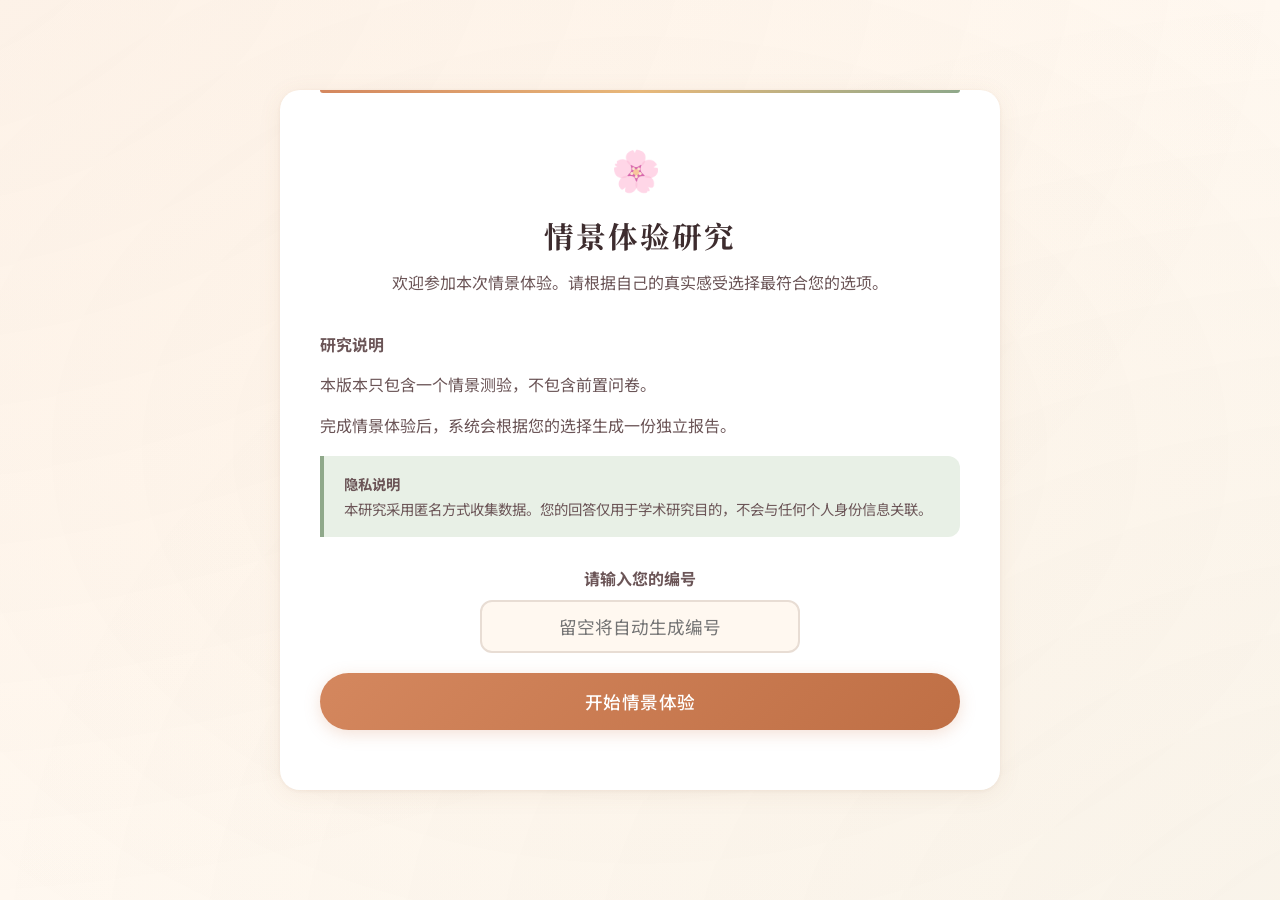
==== scenario_only/index.html @ c58dc51b "Add files via upload" ====
<!DOCTYPE html>
<html lang="zh-CN">
<head>
  <meta charset="UTF-8">
  <meta name="viewport" content="width=device-width, initial-scale=1.0">
  <title>情景体验研究</title>
  <link rel="stylesheet" href="css/style.css">
</head>
<body>
  <div class="container">
    <div class="card">
      <div class="welcome-ornament">🌸</div>
      <h1 class="study-title">情景体验研究</h1>
      <p class="study-subtitle">
        欢迎参加本次情景体验。请根据自己的真实感受选择最符合您的选项。
      </p>

      <div class="research-info">
        <p><strong>研究说明</strong></p>
        <p>本版本只包含一个情景测验，不包含前置问卷。</p>
        <p>完成情景体验后，系统会根据您的选择生成一份独立报告。</p>
      </div>

      <div class="privacy-note">
        <strong>隐私说明</strong><br>
        本研究采用匿名方式收集数据。您的回答仅用于学术研究目的，不会与任何个人身份信息关联。
      </div>

      <div class="participant-id-section">
        <label for="participantIdInput"><strong>请输入您的编号</strong></label>
        <input id="participantIdInput" class="form-input participant-id-input" type="text" placeholder="留空将自动生成编号" autocomplete="off">
      </div>

      <button class="btn btn-primary btn-block btn-lg" onclick="startScenarioOnly()">
        开始情景体验
      </button>

      <div id="participantIdDisplay" class="participant-id-display"></div>
    </div>
  </div>

  <script src="js/config.js"></script>
  <script src="js/apiClient.js"></script>
  <script src="js/mockData.js"></script>
  <script src="js/storage.js"></script>
  <script src="js/scoring.js"></script>
  <script src="js/app.js"></script>
  <script>
    const SCENARIO_ONLY_GAME_KEY = 'game_a';

    function getScenarioOnlyGameKey() {
      return normalizeGameKey(getQueryParam('game') || SCENARIO_ONLY_GAME_KEY);
    }

    async function startScenarioOnly() {
      var customId = document.getElementById('participantIdInput') ? document.getElementById('participantIdInput').value.trim() : '';
      await startParticipantSession(customId || undefined, { forceNew: true });
      if (!hasBackendSession()) {
        alert('后端连接失败，当前作答不会进入阿里云后台。请稍后重试，或先检查后端 API 是否可用。');
        return;
      }
      localStorage.setItem('scenario_only_game_key', JSON.stringify(getScenarioOnlyGameKey()));
      navigateTo('game.html?game=' + encodeURIComponent(getScenarioOnlyGameKey()));
    }

    document.addEventListener('DOMContentLoaded', function () {
      var pid = localStorage.getItem('participant_id');
      if (pid) {
        var display = document.getElementById('participantIdDisplay');
        if (display) {
          display.textContent = '参与者编号：' + (getParticipantLabel() || JSON.parse(pid));
        }
      }
    });
  </script>
</body>
</html>
---- scenario_only/css/style.css ----
/* ============================================================
   style.css — 温暖主题全局样式
   设计方向: Warm Scholarly Sanctuary（暖色书斋）
   ============================================================ */

/* ---- Font Import ---- */
@import url('https://fonts.googleapis.com/css2?family=Noto+Sans+SC:wght@300;400;500;600;700&family=Noto+Serif+SC:wght@600;700&display=swap');

:root {
  /* Warm Color Palette */
  --bg: #FFF8F0;
  --bg-alt: #F5EDE3;
  --card: #FFFFFF;
  --primary: #D4875E;
  --primary-hover: #BF6F45;
  --primary-light: #F5E0D4;
  --primary-glow: rgba(212, 135, 94, 0.25);
  --accent: #8FA88A;
  --accent-light: #E8F0E6;
  --highlight: #E8B87A;
  --highlight-light: #F5E8D0;

  --text: #3D2C2E;
  --text-secondary: #6B5557;
  --text-muted: #9A8082;

  --border: #E8DDD4;
  --border-light: #F0E8E0;
  --shadow: rgba(150, 100, 70, 0.08);
  --shadow-lg: rgba(150, 100, 70, 0.16);
  --shadow-button: rgba(212, 135, 94, 0.25);

  --radius: 20px;
  --radius-sm: 12px;
  --radius-xs: 8px;

  --font-body: 'Noto Sans SC', 'PingFang SC', 'Microsoft YaHei', sans-serif;
  --font-heading: 'Noto Serif SC', 'Noto Sans SC', serif;

  --transition: 0.3s cubic-bezier(0.34, 1.56, 0.64, 1);
  --transition-smooth: 0.4s cubic-bezier(0.4, 0, 0.2, 1);
}

* { margin: 0; padding: 0; box-sizing: border-box; }

html, body {
  height: 100%;
  font-family: var(--font-body);
  color: var(--text);
  background: var(--bg);
  line-height: 1.7;
  -webkit-font-smoothing: antialiased;
}

/* ---- Container ---- */
.container {
  max-width: 760px;
  margin: 0 auto;
  padding: 40px 20px;
  min-height: 100vh;
  display: flex;
  flex-direction: column;
  justify-content: center;
}

/* ---- Warm Background Pattern ---- */
body::before {
  content: '';
  position: fixed;
  top: -50%;
  left: -50%;
  width: 200%;
  height: 200%;
  background:
    radial-gradient(ellipse at 20% 20%, rgba(212, 135, 94, 0.06) 0%, transparent 50%),
    radial-gradient(ellipse at 80% 80%, rgba(143, 168, 138, 0.06) 0%, transparent 50%),
    radial-gradient(ellipse at 50% 50%, rgba(232, 184, 122, 0.04) 0%, transparent 50%);
  pointer-events: none;
  z-index: 0;
}

/* ---- Cards ---- */
.card {
  background: var(--card);
  border-radius: var(--radius);
  box-shadow: 0 4px 24px var(--shadow), 0 1px 4px var(--shadow);
  padding: 44px 40px;
  margin-bottom: 20px;
  position: relative;
  z-index: 1;
  backdrop-filter: blur(2px);
  animation: cardEntrance 0.6s ease-out;
}

@keyframes cardEntrance {
  from { opacity: 0; transform: translateY(20px); }
  to { opacity: 1; transform: translateY(0); }
}

/* ---- Decorative Top Bar ---- */
.card::before {
  content: '';
  position: absolute;
  top: 0;
  left: 40px;
  right: 40px;
  height: 3px;
  background: linear-gradient(90deg, var(--primary), var(--highlight), var(--accent));
  border-radius: 0 0 3px 3px;
}

/* ---- Typography ---- */
.study-title {
  font-family: var(--font-heading);
  font-size: 1.85rem;
  font-weight: 700;
  text-align: center;
  margin-bottom: 8px;
  color: var(--text);
  letter-spacing: 2px;
}

.study-subtitle {
  font-size: 1rem;
  text-align: center;
  color: var(--text-secondary);
  margin-bottom: 32px;
  line-height: 1.8;
}

.section-title {
  font-size: 1.2rem;
  font-weight: 600;
  margin-bottom: 16px;
  padding-bottom: 10px;
  border-bottom: 2px solid var(--primary-light);
  color: var(--primary-hover);
}

/* ---- Welcome Embellishment ---- */
.welcome-ornament {
  text-align: center;
  margin-bottom: 8px;
  font-size: 2.5rem;
  opacity: 0.6;
  letter-spacing: 8px;
}

/* ---- Buttons ---- */
.btn {
  display: inline-block;
  padding: 14px 32px;
  font-size: 1rem;
  font-weight: 500;
  font-family: var(--font-body);
  border: none;
  border-radius: 50px;
  cursor: pointer;
  transition: all var(--transition);
  text-decoration: none;
  text-align: center;
  letter-spacing: 0.5px;
}

.btn:hover {
  transform: translateY(-2px);
}

.btn:active {
  transform: translateY(0);
}

.btn-primary {
  background: linear-gradient(135deg, var(--primary), var(--primary-hover));
  color: #fff;
  box-shadow: 0 4px 16px var(--shadow-button);
}

.btn-primary:hover {
  box-shadow: 0 6px 24px var(--shadow-button);
}

.btn-secondary {
  background: var(--bg-alt);
  color: var(--text-secondary);
}

.btn-secondary:hover {
  background: var(--border);
}

.btn-success {
  background: linear-gradient(135deg, var(--accent), #7A9A75);
  color: #fff;
  box-shadow: 0 4px 16px rgba(143, 168, 138, 0.3);
}

.btn-block { display: block; width: 100%; }
.btn-lg { padding: 16px 40px; font-size: 1.1rem; }

.btn:disabled {
  opacity: 0.5;
  cursor: not-allowed;
  transform: none !important;
  box-shadow: none !important;
}

/* ---- Progress Bar ---- */
.progress-container { margin-bottom: 28px; }

.progress-bar-bg {
  width: 100%;
  height: 6px;
  background: var(--border-light);
  border-radius: 3px;
  overflow: hidden;
}

.progress-bar-fill {
  height: 100%;
  background: linear-gradient(90deg, var(--primary), var(--highlight));
  border-radius: 3px;
  transition: width var(--transition-smooth);
}

.progress-text {
  text-align: center;
  color: var(--text-muted);
  font-size: 0.85rem;
  margin-top: 6px;
  font-weight: 500;
}

/* ============================================================
   Likert Scale — 水平视觉量表
   ============================================================ */
.likert-section {
  margin: 24px 0 20px;
}

.likert-scale {
  position: relative;
  padding: 16px 4px 0;
}

/* The connecting line */
.likert-track {
  position: absolute;
  top: 32px;
  left: 6%;
  right: 6%;
  height: 3px;
  background: var(--border);
  border-radius: 2px;
  z-index: 0;
  overflow: hidden;
}

.likert-track-fill {
  height: 100%;
  background: linear-gradient(90deg, var(--primary), var(--highlight));
  border-radius: 2px;
  transition: width var(--transition-smooth);
  width: 0%;
}

/* Options row */
.likert-options {
  display: flex;
  justify-content: space-between;
  position: relative;
  z-index: 1;
}

.likert-option {
  display: flex;
  flex-direction: column;
  align-items: center;
  gap: 10px;
  cursor: pointer;
  flex: 1;
  max-width: 20%;
  -webkit-tap-highlight-color: transparent;
}

/* The dot */
.likert-dot {
  width: 36px;
  height: 36px;
  border-radius: 50%;
  border: 3px solid var(--border);
  background: var(--card);
  cursor: pointer;
  transition: all var(--transition);
  position: relative;
  flex-shrink: 0;
}

.likert-dot::after {
  content: '';
  position: absolute;
  top: -6px;
  left: -6px;
  right: -6px;
  bottom: -6px;
  border-radius: 50%;
  background: var(--primary-glow);
  opacity: 0;
  transform: scale(0.5);
  transition: all var(--transition);
}

.likert-dot:hover {
  border-color: var(--primary-light);
  transform: scale(1.1);
}

.likert-dot.filled {
  border-color: var(--primary);
  background: var(--primary);
  transform: scale(1.15);
  box-shadow: 0 4px 16px var(--primary-glow);
}

.likert-dot.filled::after {
  opacity: 1;
  transform: scale(1);
}

.likert-dot.filled ~ .likert-label {
  color: var(--primary-hover);
  font-weight: 500;
}

/* Labels */
.likert-label {
  font-size: 0.8rem;
  color: var(--text-muted);
  text-align: center;
  line-height: 1.3;
  transition: color var(--transition-smooth);
  max-width: 100%;
  word-break: keep-all;
}

.likert-label.active {
  color: var(--primary-hover);
  font-weight: 500;
}

/* ---- Question Text ---- */
.question-number {
  font-size: 0.85rem;
  color: var(--text-muted);
  margin-bottom: 6px;
  font-weight: 500;
}

.question-text {
  font-size: 1.15rem;
  font-weight: 500;
  margin-bottom: 12px;
  line-height: 1.7;
  color: var(--text);
}

/* ---- Navigation ---- */
.nav-buttons {
  display: flex;
  justify-content: space-between;
  gap: 12px;
  margin-top: 24px;
}

.nav-buttons .btn { min-width: 130px; }

/* ---- Error Message ---- */
.error-message {
  color: #C0392B;
  font-size: 0.9rem;
  text-align: center;
  margin-top: 12px;
  padding: 8px 16px;
  background: rgba(192, 57, 43, 0.06);
  border-radius: var(--radius-xs);
  display: none;
}

/* ---- Complete Area ---- */
.complete-area {
  display: none;
  text-align: center;
  margin-top: 24px;
  animation: cardEntrance 0.5s ease-out;
}

.complete-area p {
  color: var(--accent);
  font-size: 1.1rem;
  margin-bottom: 16px;
  font-weight: 500;
}

/* ---- Research Info (Index) ---- */
.research-info {
  color: var(--text-secondary);
  line-height: 1.9;
  margin-bottom: 16px;
}

.research-info p { margin-bottom: 10px; }

.privacy-note {
  background: var(--accent-light);
  border-left: 4px solid var(--accent);
  padding: 16px 20px;
  border-radius: 0 var(--radius-sm) var(--radius-sm) 0;
  font-size: 0.9rem;
  color: var(--text-secondary);
  margin-bottom: 28px;
}

.participant-id-display {
  text-align: center;
  color: var(--text-muted);
  font-size: 0.75rem;
  margin-top: 16px;
}

/* ---- Game Page ---- */
.game-container {
  position: relative;
  min-height: 100vh;
  display: flex;
  align-items: center;
  justify-content: center;
  background: linear-gradient(145deg, #F5EDE3 0%, #EDE0D0 50%, #E8D5C0 100%);
  background-size: cover;
  background-position: center;
  background-attachment: fixed;
  padding: 20px;
}

.game-container.has-bg {
  background-size: cover;
  background-position: center;
  background-attachment: fixed;
}

.game-card {
  max-width: 680px;
  width: 100%;
  background: rgba(255, 248, 240, 0.92);
  backdrop-filter: blur(16px);
  -webkit-backdrop-filter: blur(16px);
  border-radius: var(--radius);
  box-shadow: 0 8px 32px rgba(150, 100, 70, 0.15);
  padding: 36px 32px;
  position: relative;
  animation: cardEntrance 0.6s ease-out;
}

.game-card::before {
  content: '';
  position: absolute;
  top: 0;
  left: 32px;
  right: 32px;
  height: 3px;
  background: linear-gradient(90deg, var(--primary), var(--highlight), var(--accent));
  border-radius: 0 0 3px 3px;
}

.game-scene-title {
  font-size: 0.8rem;
  color: var(--text-muted);
  text-transform: uppercase;
  letter-spacing: 3px;
  margin-bottom: 6px;
  font-weight: 500;
}

.game-scene-text {
  font-size: 1rem;
  line-height: 1.9;
  color: var(--text);
  margin-bottom: 14px;
}

.game-question-text {
  font-size: 1.1rem;
  font-weight: 600;
  color: var(--primary-hover);
  margin-bottom: 20px;
  line-height: 1.5;
}

.game-options {
  display: flex;
  flex-direction: column;
  gap: 10px;
}

.game-option-btn {
  display: flex;
  align-items: center;
  gap: 14px;
  width: 100%;
  padding: 14px 20px;
  background: rgba(212, 135, 94, 0.04);
  border: 2px solid var(--border);
  border-radius: var(--radius-sm);
  cursor: pointer;
  font-size: 0.95rem;
  font-family: var(--font-body);
  text-align: left;
  color: var(--text);
  transition: all var(--transition);
  line-height: 1.5;
}

.game-option-btn:hover {
  background: rgba(212, 135, 94, 0.08);
  border-color: var(--primary-light);
  transform: translateX(4px);
}

.game-option-btn .option-label {
  display: flex;
  align-items: center;
  justify-content: center;
  width: 30px;
  height: 30px;
  background: var(--primary);
  color: #fff;
  border-radius: 50%;
  font-size: 0.85rem;
  font-weight: 600;
  flex-shrink: 0;
  transition: all var(--transition);
}

.game-option-btn:hover .option-label {
  background: var(--primary-hover);
  transform: scale(1.05);
}

/* ---- Result Page ---- */
.result-container {
  max-width: 800px;
  margin: 0 auto;
  padding: 40px 20px;
}

.completion-header {
  text-align: center;
  margin-bottom: 36px;
  animation: cardEntrance 0.6s ease-out;
}

.completion-header h1 {
  font-size: 1.75rem;
  color: var(--accent);
  margin-bottom: 6px;
  font-family: var(--font-heading);
}

.completion-header p {
  color: var(--text-secondary);
}

.result-section {
  background: var(--card);
  border-radius: var(--radius);
  box-shadow: 0 4px 24px var(--shadow);
  padding: 32px 28px;
  margin-bottom: 20px;
  position: relative;
  animation: cardEntrance 0.6s ease-out;
}

.result-section:nth-child(2) { animation-delay: 0.1s; }
.result-section:nth-child(3) { animation-delay: 0.2s; }

.result-section h2 {
  font-size: 1.15rem;
  font-weight: 600;
  margin-bottom: 16px;
  color: var(--primary-hover);
  padding-bottom: 8px;
  border-bottom: 2px solid var(--primary-light);
}

.dimension-table {
  width: 100%;
  border-collapse: collapse;
}

.dimension-row {
  border-bottom: 1px solid var(--border-light);
  transition: background var(--transition-smooth);
}

.dimension-row:hover {
  background: rgba(212, 135, 94, 0.03);
}

.dimension-row:last-child { border-bottom: none; }

.dim-label {
  padding: 12px 8px 12px 0;
  font-weight: 500;
  width: 32%;
  color: var(--text);
}

.dim-data {
  padding: 12px 8px;
  text-align: center;
  color: var(--text-secondary);
  font-size: 0.95rem;
}

.dim-data:last-child { text-align: right; }

.dim-header {
  padding: 10px 8px;
  font-size: 0.8rem;
  color: var(--text-muted);
  text-align: center;
  border-bottom: 2px solid var(--border);
  font-weight: 600;
  text-transform: uppercase;
  letter-spacing: 1px;
}

.dim-header:first-child { text-align: left; }
.dim-header:last-child { text-align: right; }

.overall-row {
  background: var(--primary-light) !important;
  font-weight: 600;
}

.overall-row .dim-label {
  color: var(--primary-hover);
}

.dim-desc {
  font-size: 0.8rem;
  color: var(--text-muted);
  margin-top: 3px;
  line-height: 1.4;
  display: block;
  font-weight: 400;
}

/* ---- Warning ---- */
.warning-message {
  text-align: center;
  padding: 60px 20px;
  animation: cardEntrance 0.5s ease-out;
}

.warning-message h2 {
  color: #C0392B;
  margin-bottom: 12px;
}

.warning-message p {
  color: var(--text-secondary);
  margin-bottom: 20px;
}

/* ---- Responsive ---- */
@media (max-width: 600px) {
  .container { padding: 20px 12px; }

  .card {
    padding: 32px 20px;
    border-radius: var(--radius-sm);
  }

  .card::before { left: 20px; right: 20px; }

  .study-title {
    font-size: 1.4rem;
    letter-spacing: 1px;
  }

  .game-card { padding: 28px 20px; }
  .game-card::before { left: 20px; right: 20px; }

  .game-container { padding: 12px; align-items: flex-start; padding-top: 32px; }

  .game-scene-text { font-size: 0.9rem; }
  .game-question-text { font-size: 1rem; }
  .game-option-btn { padding: 12px 16px; font-size: 0.9rem; }

  .result-section { padding: 24px 18px; }

  .nav-buttons { flex-direction: column; }
  .nav-buttons .btn { width: 100%; }

  /* Likert mobile */
  .likert-dot {
    width: 28px;
    height: 28px;
    border-width: 2px;
  }

  .likert-label {
    font-size: 0.65rem;
  }

  .likert-track { top: 28px; }

  .dim-label { font-size: 0.85rem; }
  .dim-data { font-size: 0.8rem; }
}

/* ============================================================
   Editor Styles — Scholar's Workbench
   ============================================================ */

.editor-body {
  height: 100vh;
  display: flex;
  flex-direction: column;
  background: var(--bg-alt);
  overflow: hidden;
}

.editor-header {
  background: var(--card);
  border-bottom: 1px solid var(--border);
  padding: 12px 24px;
  flex-shrink: 0;
  z-index: 10;
  box-shadow: 0 2px 8px var(--shadow);
}

.editor-header-inner {
  max-width: 1400px;
  margin: 0 auto;
  display: flex;
  align-items: center;
  gap: 16px;
}

.editor-logo {
  font-family: var(--font-heading);
  font-size: 1.2rem;
  color: var(--text);
  flex-shrink: 0;
}

.editor-badge {
  font-size: 0.7rem;
  background: var(--highlight-light);
  color: var(--text-secondary);
  padding: 2px 10px;
  border-radius: 20px;
  font-weight: 500;
  flex-shrink: 0;
}

.editor-actions {
  margin-left: auto;
  display: flex;
  gap: 8px;
}

.btn-sm {
  padding: 8px 16px;
  font-size: 0.85rem;
}

.btn-danger-outline {
  background: transparent;
  color: #C0392B;
  border: 1px solid rgba(192, 57, 43, 0.3);
}

.btn-danger-outline:hover {
  background: rgba(192, 57, 43, 0.06);
  border-color: #C0392B;
}

/* Tabs */
.editor-tabs {
  display: flex;
  gap: 4px;
  padding: 12px 24px 0;
  background: var(--bg-alt);
  flex-shrink: 0;
}

.editor-tab {
  padding: 10px 20px;
  font-size: 0.9rem;
  font-family: var(--font-body);
  font-weight: 500;
  background: transparent;
  border: none;
  border-radius: var(--radius-sm) var(--radius-sm) 0 0;
  cursor: pointer;
  color: var(--text-secondary);
  transition: all var(--transition-smooth);
  position: relative;
}

.editor-tab:hover {
  background: rgba(212, 135, 94, 0.06);
  color: var(--text);
}

.editor-tab.active {
  background: var(--card);
  color: var(--primary-hover);
  box-shadow: 0 -2px 8px var(--shadow);
}

.editor-tab.active::after {
  content: '';
  position: absolute;
  bottom: 0;
  left: 20%;
  right: 20%;
  height: 2px;
  background: var(--primary);
  border-radius: 2px 2px 0 0;
}

.tab-count {
  display: inline-block;
  background: var(--border-light);
  padding: 0 8px;
  border-radius: 10px;
  font-size: 0.75rem;
  margin-left: 6px;
  color: var(--text-muted);
}

.editor-tab.active .tab-count {
  background: var(--primary-light);
  color: var(--primary-hover);
}

/* Main split panel */
.editor-main {
  display: flex;
  flex: 1;
  overflow: hidden;
}

/* Left list panel */
.editor-list-panel {
  width: 300px;
  min-width: 260px;
  background: var(--card);
  border-right: 1px solid var(--border);
  display: flex;
  flex-direction: column;
  overflow: hidden;
}

.list-header {
  padding: 16px;
  display: flex;
  justify-content: space-between;
  align-items: center;
  border-bottom: 1px solid var(--border-light);
  flex-shrink: 0;
}

.list-count {
  font-size: 0.85rem;
  color: var(--text-muted);
  font-weight: 500;
}

.list-items {
  flex: 1;
  overflow-y: auto;
  padding: 8px;
}

.list-item {
  padding: 12px;
  border-radius: var(--radius-xs);
  cursor: pointer;
  transition: all 0.2s ease;
  margin-bottom: 2px;
  border-left: 3px solid transparent;
}

.list-item:hover {
  background: rgba(212, 135, 94, 0.04);
}

.list-item-active {
  background: var(--primary-light) !important;
  border-left-color: var(--primary);
}

.list-item-id {
  font-size: 0.75rem;
  color: var(--text-muted);
  font-family: monospace;
  margin-bottom: 2px;
}

.list-item-label {
  font-size: 0.9rem;
  color: var(--text);
  line-height: 1.4;
}

.list-empty {
  text-align: center;
  color: var(--text-muted);
  font-size: 0.9rem;
  padding: 40px 20px;
}

/* Right form panel */
.editor-form-panel {
  flex: 1;
  overflow-y: auto;
  padding: 24px;
  background: var(--card);
}

.editor-form {
  max-width: 680px;
  animation: cardEntrance 0.3s ease-out;
}

.form-section-title {
  font-size: 0.85rem;
  font-weight: 600;
  color: var(--primary-hover);
  text-transform: uppercase;
  letter-spacing: 1px;
  padding-bottom: 6px;
  margin: 24px 0 16px;
  border-bottom: 2px solid var(--primary-light);
}

.form-section-title:first-child {
  margin-top: 0;
}

.form-row {
  display: flex;
  gap: 16px;
  margin-bottom: 0;
}

.form-row-2col > .form-group {
  flex: 1;
}

.form-row-3col > .form-group {
  flex: 1;
}

.form-group {
  margin-bottom: 16px;
}

.form-group label {
  display: block;
  font-size: 0.8rem;
  font-weight: 500;
  color: var(--text-secondary);
  margin-bottom: 4px;
}

.form-group-id {
  flex: 0 0 160px;
}

.form-group-type {
  flex: 1;
}

.form-group-check {
  flex: 1;
}

.form-group-order {
  flex: 0 0 100px;
}

.form-group-url {
  flex: 2;
}

.form-group-check label {
  display: flex;
  align-items: center;
  gap: 8px;
  cursor: pointer;
  padding: 8px 0;
  font-size: 0.85rem;
  color: var(--text);
}

.form-group-check input[type="checkbox"] {
  width: 18px;
  height: 18px;
  accent-color: var(--primary);
  cursor: pointer;
}

.form-input {
  width: 100%;
  padding: 10px 14px;
  font-size: 0.9rem;
  font-family: var(--font-body);
  border: 1.5px solid var(--border);
  border-radius: var(--radius-xs);
  background: var(--bg);
  color: var(--text);
  transition: border-color var(--transition-smooth), box-shadow var(--transition-smooth);
  outline: none;
}

.form-input:focus {
  border-color: var(--primary);
  box-shadow: 0 0 0 3px var(--primary-glow);
  background: var(--card);
}

.form-input[readonly] {
  background: var(--border-light);
  color: var(--text-muted);
  cursor: default;
}

.form-textarea {
  width: 100%;
  padding: 10px 14px;
  font-size: 0.9rem;
  font-family: var(--font-body);
  border: 1.5px solid var(--border);
  border-radius: var(--radius-xs);
  background: var(--bg);
  color: var(--text);
  transition: border-color var(--transition-smooth), box-shadow var(--transition-smooth);
  outline: none;
  resize: vertical;
  line-height: 1.6;
}

.form-textarea:focus {
  border-color: var(--primary);
  box-shadow: 0 0 0 3px var(--primary-glow);
  background: var(--card);
}

/* Options sub-form */
.options-header {
  display: flex;
  justify-content: space-between;
  align-items: center;
  margin-bottom: 12px;
}

.options-title {
  font-size: 0.9rem;
  font-weight: 500;
  color: var(--text);
}

.options-list {
  display: flex;
  flex-direction: column;
  gap: 4px;
  margin-bottom: 12px;
}

.option-item {
  display: flex;
  justify-content: space-between;
  align-items: center;
  padding: 8px 12px;
  background: var(--bg);
  border: 1px solid var(--border-light);
  border-radius: var(--radius-xs);
  transition: background var(--transition-smooth);
}

.option-item:hover {
  background: var(--bg-alt);
}

.option-editing {
  border-color: var(--primary-light);
  background: var(--primary-light);
}

.option-preview {
  font-size: 0.85rem;
  color: var(--text);
  font-family: monospace;
}

.option-actions {
  display: flex;
  gap: 4px;
}

.btn-icon {
  width: 28px;
  height: 28px;
  border: none;
  background: transparent;
  border-radius: 50%;
  cursor: pointer;
  font-size: 0.85rem;
  display: inline-flex;
  align-items: center;
  justify-content: center;
  transition: all 0.2s ease;
  color: var(--text-muted);
}

.btn-icon:hover {
  background: var(--border-light);
  color: var(--text);
}

.btn-icon-danger:hover {
  background: rgba(192, 57, 43, 0.1);
  color: #C0392B;
}

.option-editor {
  background: var(--bg-alt);
  border: 1px solid var(--border);
  border-radius: var(--radius-xs);
  padding: 16px;
  margin-bottom: 12px;
}

.option-editor-title {
  font-size: 0.85rem;
  font-weight: 600;
  color: var(--text);
  margin-bottom: 12px;
}

.option-editor label {
  display: block;
  font-size: 0.8rem;
  color: var(--text-secondary);
  margin-bottom: 8px;
}

.input-sm {
  width: 100%;
  padding: 6px 10px;
  font-size: 0.85rem;
  font-family: var(--font-body);
  border: 1.5px solid var(--border);
  border-radius: 6px;
  background: var(--card);
  color: var(--text);
  outline: none;
  transition: border-color var(--transition-smooth);
  margin-top: 3px;
}

.input-sm:focus {
  border-color: var(--primary);
  box-shadow: 0 0 0 3px var(--primary-glow);
}

.option-editor-btns {
  display: flex;
  gap: 8px;
  margin-top: 12px;
  justify-content: flex-end;
}

/* Form actions */
.form-actions {
  display: flex;
  gap: 12px;
  margin-top: 24px;
  padding-top: 20px;
  border-top: 1px solid var(--border-light);
}

/* Empty state */
.editor-empty {
  display: flex;
  flex-direction: column;
  align-items: center;
  justify-content: center;
  height: 100%;
  color: var(--text-muted);
}

.editor-empty-icon {
  font-size: 3rem;
  margin-bottom: 12px;
  opacity: 0.5;
}

.editor-empty p {
  font-size: 0.95rem;
}

/* Toast */
.editor-toast {
  position: fixed;
  bottom: 32px;
  left: 50%;
  transform: translateX(-50%) translateY(80px);
  background: var(--text);
  color: #fff;
  padding: 12px 28px;
  border-radius: 30px;
  font-size: 0.9rem;
  font-weight: 500;
  opacity: 0;
  transition: all var(--transition-smooth);
  z-index: 1000;
  pointer-events: none;
}

.editor-toast.show {
  opacity: 1;
  transform: translateX(-50%) translateY(0);
}

/* ============================================================
   Multi-Question Page (分页)
   ============================================================ */
.question-area {
  margin: 16px 0;
}

.question-block {
  padding: 20px 0;
  border-bottom: 1px solid var(--border-light);
  animation: cardEntrance 0.35s ease-out both;
}

.question-block:last-child {
  border-bottom: none;
}

.question-block .question-text {
  font-size: 1.05rem;
  margin-bottom: 14px;
}

.required-mark {
  color: #e74c3c;
  font-size: 0.8rem;
  font-weight: 400;
  margin-left: 6px;
}

/* Likert wrapper — each question gets its own scale */
.likert-wrapper {
  position: relative;
  padding: 8px 4px 12px;
}

.likert-wrapper .likert-track {
  position: absolute;
  top: 28px;
  left: 6%;
  right: 6%;
  height: 3px;
  background: var(--border);
  border-radius: 2px;
  z-index: 0;
  overflow: hidden;
}

.likert-wrapper .likert-fill {
  height: 100%;
  background: linear-gradient(90deg, var(--primary), var(--highlight));
  border-radius: 2px;
  transition: width var(--transition-smooth);
  width: 0%;
}

.likert-wrapper .likert-options-row {
  display: flex;
  justify-content: space-between;
  position: relative;
  z-index: 1;
}

.likert-wrapper .likert-option {
  display: flex;
  flex-direction: column;
  align-items: center;
  gap: 8px;
  cursor: pointer;
  flex: 1;
  max-width: 20%;
  -webkit-tap-highlight-color: transparent;
}

.likert-wrapper .likert-dot {
  width: 32px;
  height: 32px;
  border-radius: 50%;
  border: 3px solid var(--border);
  background: var(--card);
  cursor: pointer;
  transition: all var(--transition);
  position: relative;
  flex-shrink: 0;
}

.likert-wrapper .likert-dot.filled {
  border-color: var(--primary);
  background: var(--primary);
  transform: scale(1.15);
  box-shadow: 0 4px 16px var(--primary-glow);
}

.likert-wrapper .likert-label {
  font-size: 0.75rem;
  color: var(--text-muted);
  text-align: center;
  line-height: 1.3;
  transition: color var(--transition-smooth);
}

.likert-wrapper .likert-label.active {
  color: var(--primary-hover);
  font-weight: 500;
}

/* Text Input (填空题) */
.text-input-wrapper {
  margin: 8px 0;
}

.question-textarea {
  width: 100%;
  padding: 12px 16px;
  font-size: 0.95rem;
  font-family: var(--font-body);
  border: 2px solid var(--border);
  border-radius: var(--radius-sm);
  background: var(--bg);
  color: var(--text);
  transition: border-color var(--transition-smooth), box-shadow var(--transition-smooth);
  outline: none;
  resize: vertical;
  line-height: 1.6;
  min-height: 80px;
}

.question-textarea:focus {
  border-color: var(--primary);
  box-shadow: 0 0 0 3px var(--primary-glow);
  background: var(--card);
}

/* Participant ID input on index page */
.participant-id-section {
  margin-bottom: 20px;
  text-align: center;
}

.participant-id-section label {
  display: block;
  margin-bottom: 8px;
  color: var(--text-secondary);
}

.participant-id-input {
  max-width: 320px;
  margin: 0 auto;
  display: block;
  text-align: center;
  font-size: 1.1rem;
  padding: 12px 16px;
  border: 2px solid var(--border);
  border-radius: var(--radius-sm);
  background: var(--bg);
  color: var(--text);
  outline: none;
  transition: border-color var(--transition-smooth);
  width: 100%;
}

.participant-id-input:focus {
  border-color: var(--primary);
  box-shadow: 0 0 0 3px var(--primary-glow);
}

/* Game complete area */
.game-complete-area {
  position: absolute;
  top: 50%;
  left: 50%;
  transform: translate(-50%, -50%);
  text-align: center;
  background: rgba(255, 248, 240, 0.95);
  backdrop-filter: blur(16px);
  -webkit-backdrop-filter: blur(16px);
  border-radius: var(--radius);
  box-shadow: 0 8px 32px rgba(150, 100, 70, 0.15);
  padding: 48px 40px;
  max-width: 420px;
  width: 90%;
  animation: cardEntrance 0.5s ease-out;
}

.game-complete-area h2 {
  font-family: var(--font-heading);
  color: var(--accent);
  margin-bottom: 12px;
}

.game-complete-area p {
  color: var(--text-secondary);
  margin-bottom: 24px;
}

/* Editor list item copy button */
.list-item {
  display: flex;
  align-items: center;
  gap: 4px;
  padding: 10px 12px;
  border-radius: var(--radius-xs);
  cursor: pointer;
  transition: all 0.2s ease;
  margin-bottom: 2px;
  border-left: 3px solid transparent;
}

.list-item-content {
  flex: 1;
  min-width: 0;
}

.list-item-copy {
  flex-shrink: 0;
  opacity: 1;
  transition: opacity 0.2s ease;
  font-size: 0.85rem;
  color: var(--text-muted);
}

.list-item-copy:hover {
  color: var(--primary);
  background: var(--primary-light);
}

/* Responsive for multi-question layout */
@media (max-width: 600px) {
  .question-block {
    padding: 16px 0;
  }

  .question-block .question-text {
    font-size: 0.95rem;
  }

  .likert-wrapper .likert-dot {
    width: 26px;
    height: 26px;
    border-width: 2px;
  }

  .likert-wrapper .likert-label {
    font-size: 0.6rem;
  }

  .likert-wrapper .likert-track {
    top: 24px;
  }

  .participant-id-input {
    font-size: 1rem;
  }

  .game-complete-area {
    padding: 32px 24px;
  }
}

/* Responsive editor */
@media (max-width: 768px) {
  .editor-main {
    flex-direction: column;
  }

  .editor-list-panel {
    width: 100%;
    min-width: 0;
    max-height: 200px;
    border-right: none;
    border-bottom: 1px solid var(--border);
  }

  .editor-form-panel {
    padding: 16px;
  }

  .editor-header-inner {
    flex-wrap: wrap;
  }

  .editor-actions {
    margin-left: 0;
    width: 100%;
    justify-content: flex-end;
    padding-top: 8px;
    border-top: 1px solid var(--border-light);
  }
}
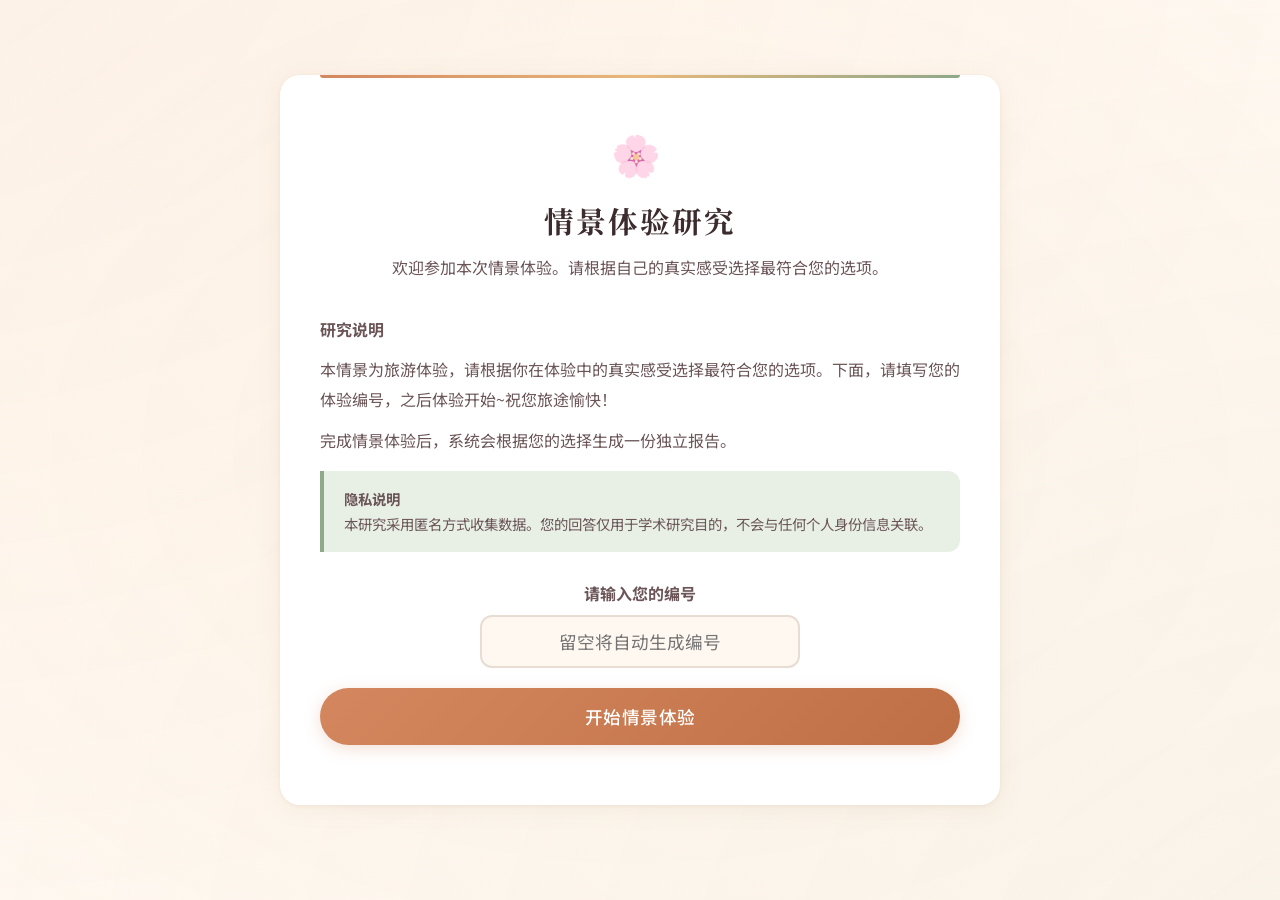
==== commit 1f546f2c: "Add files via upload" ====
--- a/scenario_only/index.html
+++ b/scenario_only/index.html
@@ -17,7 +17,7 @@
 
       <div class="research-info">
         <p><strong>研究说明</strong></p>
-        <p>本版本只包含一个情景测验，不包含前置问卷。</p>
+        <p>本情景为旅游体验，请根据你在体验中的真实感受选择最符合您的选项。下面，请填写您的体验编号，之后体验开始~祝您旅途愉快！</p>
         <p>完成情景体验后，系统会根据您的选择生成一份独立报告。</p>
       </div>
 
